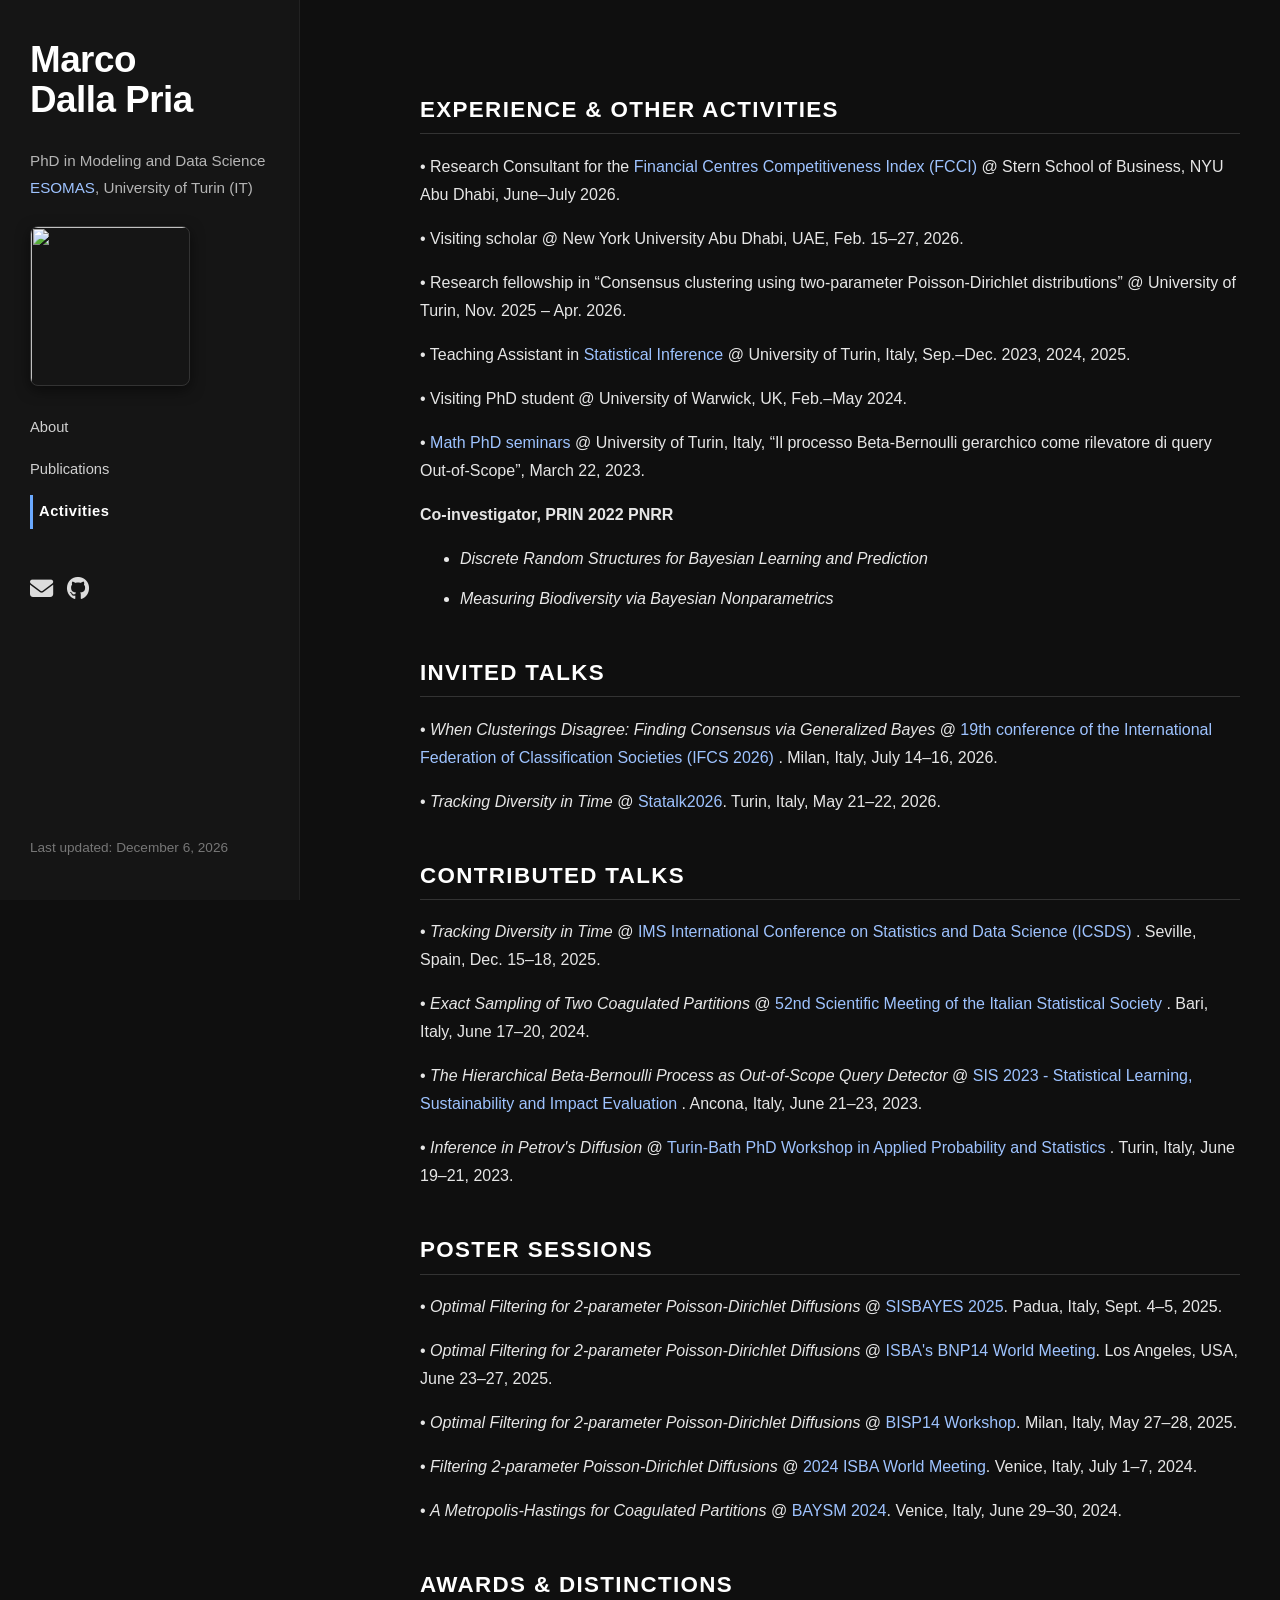
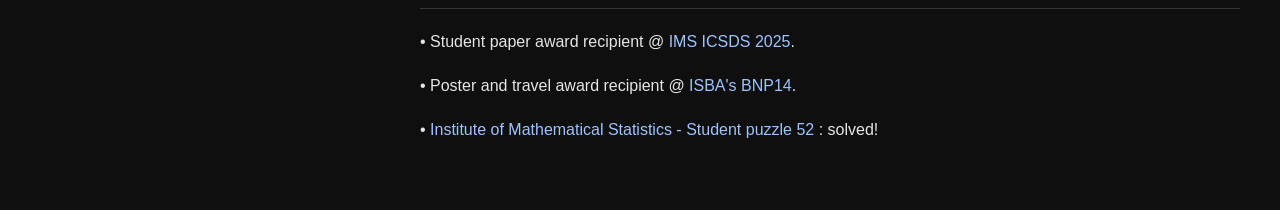
==== activities.html @ 84a9d8cf "Update activities.html" ====
<!DOCTYPE html>
<html lang="en">
<head>
    <meta charset="UTF-8">
    <meta name="viewport" content="width=device-width, initial-scale=1.0">
    <title>Marco Dalla Pria — Activities</title>
    <link rel="stylesheet" href="style.css">
    <link rel="stylesheet" href="https://cdnjs.cloudflare.com/ajax/libs/font-awesome/6.5.2/css/all.min.css">
</head>

<body>

<div class="sidebar">
    <h1 class="name">Marco<br>Dalla Pria</h1>

    <p class="subtitle">
        PhD in Modeling and Data Science<br>
        <a href="https://www.esomas-en.unito.it/do/home.pl" target="_blank">ESOMAS</a>, University of Turin (IT)<br>
    </p>
    

    <img class="profile" src="https://github.com/marcodallapria.png">

    <nav class="menu">
        <a href="index.html">About</a>
        <a href="publications.html">Publications</a>
        <a href="activities.html" class="active">Activities</a>
    </nav>

    <div class="icons">
        <a href="mailto:marco.dallapria@unito.it" class="icon" title="Email">
            <i class="fa-solid fa-envelope"></i>
        </a>
    
        <a href="https://github.com/marcodallapria" class="icon" title="GitHub" target="_blank">
            <i class="fa-brands fa-github"></i>
        </a>
    </div>

    <footer>
        Last updated: <span id="last-updated"></span>
    </footer>
</div>

<div class="content">

<section>
    <h2>Experience & Other Activities</h2>

    <p>
        • Research Consultant for the
        <a href="https://www.financialcenterscompetitivenessindex.com/about" target="_blank">
            Financial Centres Competitiveness Index (FCCI)
        </a>
        @ Stern School of Business, NYU Abu Dhabi, June–July 2026.
    </p>

    <p>
        • Visiting scholar @ New York University Abu Dhabi, UAE, Feb. 15–27, 2026.
    </p>

    <p>
        • Research fellowship in “Consensus clustering using two-parameter Poisson-Dirichlet distributions” @
        University of Turin,
        Nov. 2025 – Apr. 2026.
    </p>

    <p>
        • Teaching Assistant in
        <a href="https://www.master-sds.unito.it/do/corsi.pl/Show?_id=0b44" target="_blank">Statistical Inference</a>
        @ University of Turin,
        Italy, Sep.–Dec. 2023, 2024, 2025.
    </p>

    <p>
        • Visiting PhD student @ University of Warwick, UK, Feb.–May 2024.
    </p>

    <p>
        • <a href="https://www.mathematics-phdseminars.unito.it/past-seminars" target="_blank">Math PhD seminars</a>
        @ University of Turin, Italy, “Il processo Beta-Bernoulli gerarchico come rilevatore di query Out-of-Scope”,
        March 22, 2023.
    </p>

    <p><strong>Co-investigator, PRIN 2022 PNRR</strong></p>
    <ul>
        <li><em>Discrete Random Structures for Bayesian Learning and Prediction</em></li>
        <li><em>Measuring Biodiversity via Bayesian Nonparametrics</em></li>
    </ul>
</section>

    <section>
    <h2>Invited Talks</h2>

    <p>
        • <em>When Clusterings Disagree: Finding Consensus via Generalized Bayes</em> @
        <a href="https://ifcs2026.unimib.it/" target="_blank">
            19th conference of the International Federation of Classification Societies (IFCS 2026)
        </a>.
        Milan, Italy, July 14–16, 2026.
    </p>

    <p>
        • <em>Tracking Diversity in Time</em> @
        <a href="https://sites.google.com/view/statalk-2026" target="_blank">Statalk2026</a>.
        Turin, Italy, May 21–22, 2026.
    </p>
</section>

<section>
    <h2>Contributed Talks</h2>

    <p>
        • <em>Tracking Diversity in Time</em> @
        <a href="https://sites.google.com/view/ims-icsds2025/home" target="_blank">
            IMS International Conference on Statistics and Data Science (ICSDS)
        </a>.
        Seville, Spain, Dec. 15–18, 2025.
    </p>

    <p>
        • <em>Exact Sampling of Two Coagulated Partitions</em> @
        <a href="https://sis2024.sis-statistica.it/" target="_blank">
            52nd Scientific Meeting of the Italian Statistical Society
        </a>.
        Bari, Italy, June 17–20, 2024.
    </p>

    <p>
        • <em>The Hierarchical Beta-Bernoulli Process as Out-of-Scope Query Detector</em> @
        <a href="https://meetings3.sis-statistica.org/index.php/ancona/ancona" target="_blank">
            SIS 2023 - Statistical Learning, Sustainability and Impact Evaluation
        </a>.
        Ancona, Italy, June 21–23, 2023.
    </p>

    <p>
        • <em>Inference in Petrov's Diffusion</em> @
        <a href="https://www.carloalberto.org/event/turin-bath-phd-workshop-in-applied-probability-and-statistics/" target="_blank">
            Turin-Bath PhD Workshop in Applied Probability and Statistics
        </a>.
        Turin, Italy, June 19–21, 2023.
    </p>
</section>

<section>
    <h2>Poster Sessions</h2>

    <p>
        • <em>Optimal Filtering for 2-parameter Poisson-Dirichlet Diffusions</em> @
        <a href="https://sisbayes2025.stat.unipd.it/" target="_blank">SISBAYES 2025</a>.
        Padua, Italy, Sept. 4–5, 2025.
    </p>

    <p>
        • <em>Optimal Filtering for 2-parameter Poisson-Dirichlet Diffusions</em> @
        <a href="https://bnp14.org/" target="_blank">ISBA's BNP14 World Meeting</a>.
        Los Angeles, USA, June 23–27, 2025.
    </p>

    <p>
        • <em>Optimal Filtering for 2-parameter Poisson-Dirichlet Diffusions</em> @
        <a href="https://bisp14.imati.cnr.it/home_page.php" target="_blank">BISP14 Workshop</a>.
        Milan, Italy, May 27–28, 2025.
    </p>

    <p>
        • <em>Filtering 2-parameter Poisson-Dirichlet Diffusions</em> @
        <a href="https://www.unive.it/web/en/2208/home" target="_blank">2024 ISBA World Meeting</a>.
        Venice, Italy, July 1–7, 2024.
    </p>

    <p>
        • <em>A Metropolis-Hastings for Coagulated Partitions</em> @
        <a href="https://events.stat.uconn.edu/BAYSM2024/" target="_blank">BAYSM 2024</a>.
        Venice, Italy, June 29–30, 2024.
    </p>
</section>

<section>
    <h2>Awards & Distinctions</h2>

    <p>
        • Student paper award recipient @
        <a href="https://sites.google.com/view/ims-icsds2025/home" target="_blank">IMS ICSDS 2025</a>.
    </p>

    <p>
        • Poster and travel award recipient @
        <a href="https://bnp14.org/" target="_blank">ISBA's BNP14</a>.
    </p>

    <p>
        • <a href="https://imstat.org/2024/10/17/student-puzzle-corner-53-deadline-december-1/" target="_blank">
            Institute of Mathematical Statistics - Student puzzle 52
        </a>: solved!
    </p>
</section>

</div>

<script>
    const lastModified = new Date(document.lastModified);
    const formattedDate = lastModified.toLocaleDateString("en-US", {
        year: "numeric",
        month: "long",
        day: "numeric"
    });

    document.getElementById("last-updated").textContent = formattedDate;
</script>

</body>
</html>
---- style.css ----
/* === BASE RESET & TYPOGRAPHY === */
* {
    box-sizing: border-box;
}

html, body {
    width: 100%;
    overflow-x: hidden;
}

body {
    margin: 0;
    font-family: "Inter", -apple-system, BlinkMacSystemFont, "Segoe UI", Roboto, sans-serif;
    background: #0f0f0f;
    color: #f2f2f2;
    line-height: 1.75;
}

/* === SIDEBAR === */
.sidebar {
    position: fixed;
    top: 0;
    left: 0;
    width: 300px;
    height: 100%;
    padding: 40px 30px;
    background: #151515; /* grigio scurissimo raffinato */
    border-right: 1px solid #222;
    display: flex;
    flex-direction: column;
    justify-content: flex-start;
}

/* Name styling */
.name {
    font-size: 2.3rem;
    font-weight: 600;
    margin: 0 0 12px 0;
    line-height: 1.1;
    letter-spacing: -0.5px;
    color: #ffffff;
}

/* Subtitle */
.subtitle {
    color: #b5b5b5;
    margin-bottom: 25px;
    font-size: 0.95rem;
}

.contact-info {
    color: #b5b5b5;
    font-size: 0.88rem;
    line-height: 1.5;
    margin-bottom: 25px;
}

.contact-info a {
    color: #dcdcdc;
    text-decoration: none;
}

.contact-info a:hover {
    color: #ffffff;
    text-shadow: 0 0 6px #9ec3ff99;
}

/* Profile photo */
.profile {
    width: 160px;
    height: 160px;
    border-radius: 8px;
    object-fit: cover;
    margin-bottom: 25px;
    box-shadow: 0 4px 14px rgb(0 0 0 / 50%);
    border: 1px solid #333;
}

/* === SIDEBAR MENU === */
.menu {
    display: flex;
    flex-direction: column;
    gap: 8px;
    margin-bottom: 30px;
}

.menu a {
    text-decoration: none;
    color: #d0d0d0;
    font-size: 0.92rem;
    padding: 4px 0;
    transition: 0.25s;
}

.menu a:hover {
    color: #ffffff;
    letter-spacing: 0.4px;
}

.menu a.active {
    color: #ffffff;
    font-weight: 600;
    letter-spacing: 0.5px;
    border-left: 3px solid #6aa9ff;
    padding-left: 6px;
}


/* === SIDEBAR ICONS === */
.icons {
    display: flex;
    gap: 14px;
    margin-top: 10px;
    margin-bottom: 25px;
}

.icon {
    color: #dcdcdc;
    font-size: 1.45rem;
    text-decoration: none;
    transition: 0.2s;
}

.icon:hover {
    color: #ffffff;
    transform: translateY(-2px);
    filter: drop-shadow(0 0 5px #ffffff55);
}

/* Sidebar footer */
.sidebar footer {
    margin-top: auto;
    color: #777;
    font-size: 0.85rem;
}

/* === MAIN CONTENT AREA === */
.content {
    margin-left: 360px;
    padding: 50px 40px;
    max-width: 900px;
    color: #e9e9e9;
}

/* Section titles */
h2 {
    font-size: 1.4rem;
    margin-top: 40px;
    text-transform: uppercase;
    letter-spacing: 0.06em;
    color: #ffffff;
    border-bottom: 1px solid #333;
    padding-bottom: 4px;
}

/* Lists */
ul {
    margin-top: 10px;
}

li {
    margin-bottom: 12px;
}

/* Links */
a {
    color: #9ec3ff;
    text-decoration: none;
}

a:hover {
    color: #cfe2ff;
    text-shadow: 0 0 6px #9ec3ff99;
}

/* Paragraphs */
p {
    color: #e6e6e6;
}

/* === LARGE SCREEN ADJUSTMENTS === */
@media (min-width: 1200px) {
    .content {
        margin-left: 380px;
    }
}

@media (max-width: 800px) {

    body {
        overflow-x: hidden;
    }

    .sidebar {
        position: relative;
        width: 100%;
        max-width: 100%;
        height: auto;
        padding: 30px 20px;
        border-right: none;
        border-bottom: 1px solid #333;
        text-align: center;
    }

    .menu {
        align-items: center;
        width: 100%;
    }

    .icons {
        justify-content: center;
    }

    .content {
        margin-left: 0;
        width: 100%;
        max-width: 100%;
        padding: 30px 20px;
    }

    .profile {
        margin-left: auto;
        margin-right: auto;
        max-width: 140px;
        max-height: 140px;
    }

    p, li {
        word-wrap: break-word;
        overflow-wrap: break-word;
    }

    a {
        overflow-wrap: break-word;
    }
}
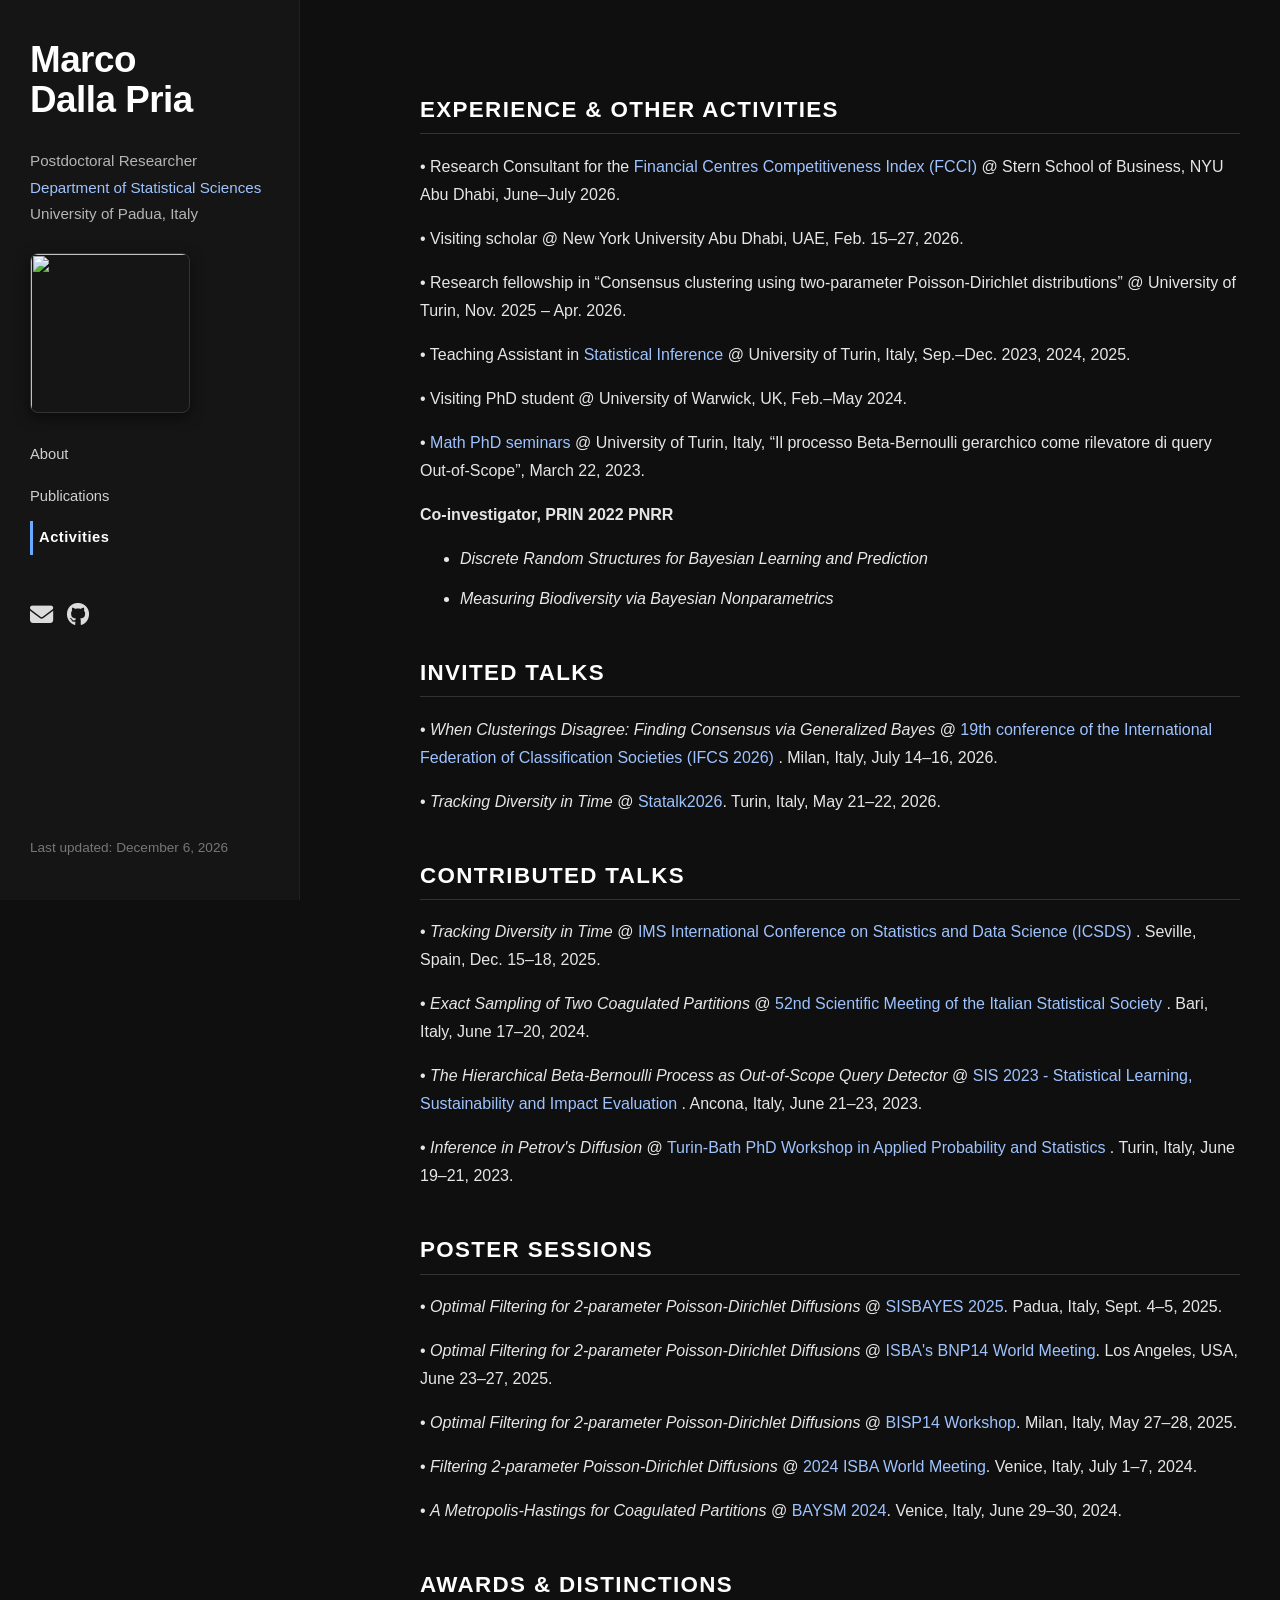
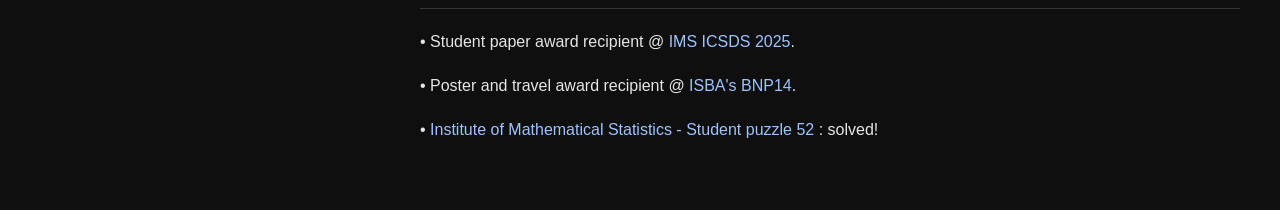
==== commit 366efd46: "Update activities.html" ====
--- a/activities.html
+++ b/activities.html
@@ -14,8 +14,11 @@
     <h1 class="name">Marco<br>Dalla Pria</h1>
 
     <p class="subtitle">
-        PhD in Modeling and Data Science<br>
-        <a href="https://www.esomas-en.unito.it/do/home.pl" target="_blank">ESOMAS</a>, University of Turin (IT)<br>
+        Postdoctoral Researcher<br>
+        <a href="https://www.stat.unipd.it/" target="_blank">
+            Department of Statistical Sciences
+        </a><br>
+        University of Padua, Italy
     </p>
     
 
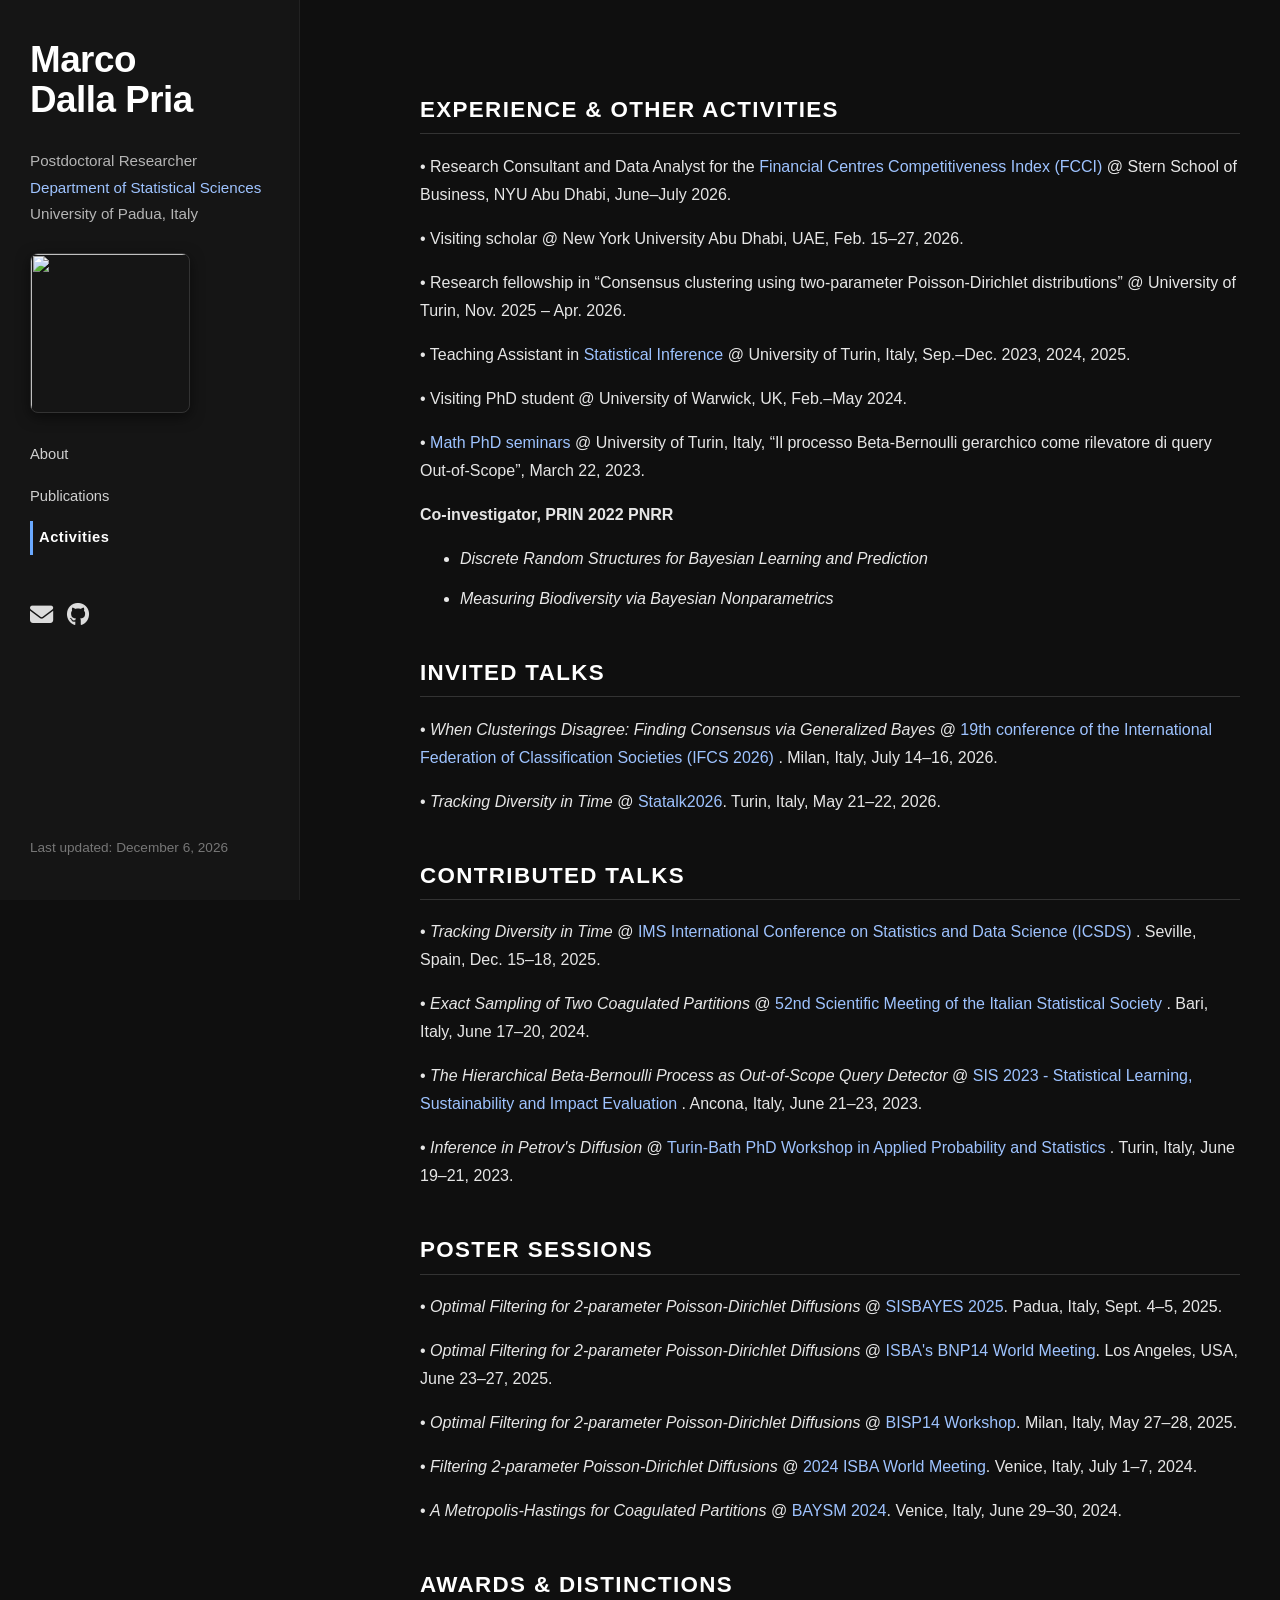
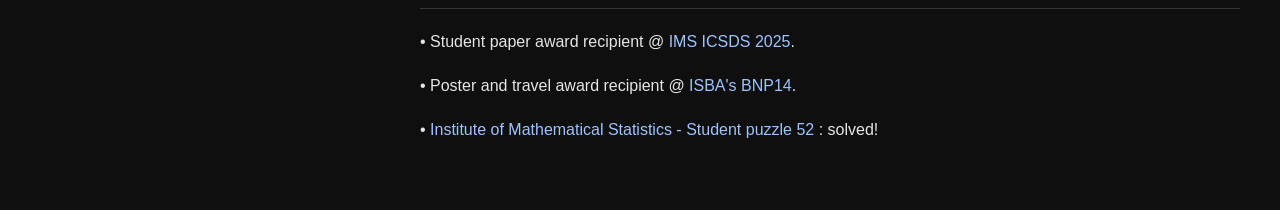
==== commit ea5804c8: "Update activities.html" ====
--- a/activities.html
+++ b/activities.html
@@ -51,7 +51,7 @@
     <h2>Experience & Other Activities</h2>
 
     <p>
-        • Research Consultant for the
+        • Research Consultant and Data Analyst for the
         <a href="https://www.financialcenterscompetitivenessindex.com/about" target="_blank">
             Financial Centres Competitiveness Index (FCCI)
         </a>
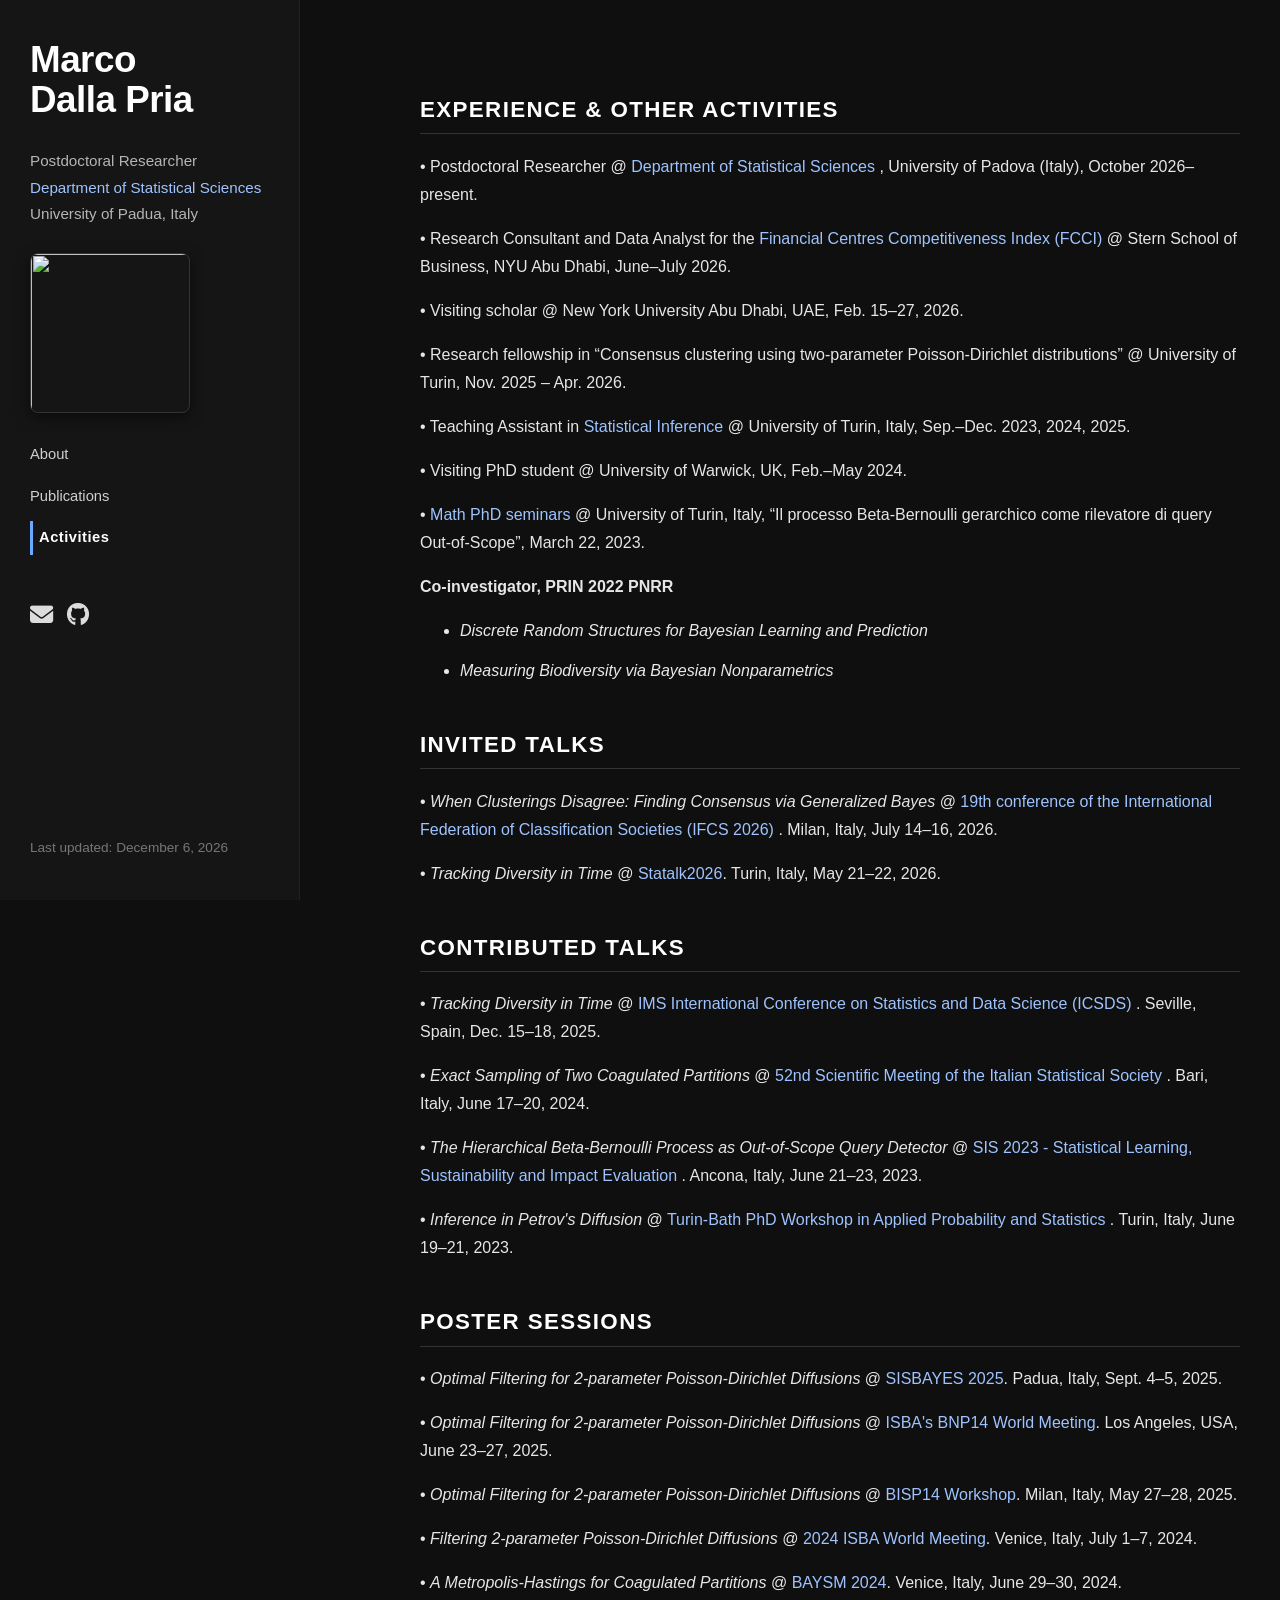
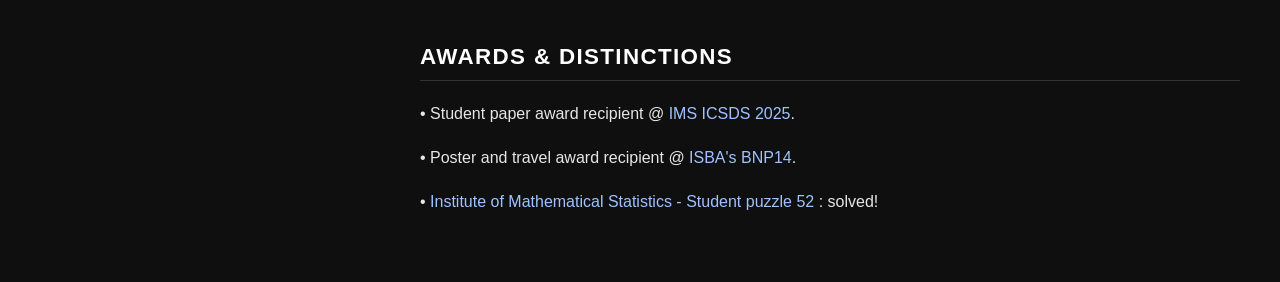
==== commit f2b9c3fa: "Update activities.html" ====
--- a/activities.html
+++ b/activities.html
@@ -51,6 +51,14 @@
     <h2>Experience & Other Activities</h2>
 
     <p>
+        • Postdoctoral Researcher @
+        <a href="https://www.stat.unipd.it/" target="_blank">
+            Department of Statistical Sciences
+        </a>,
+        University of Padova (Italy), October 2026–present.
+    </p>
+
+    <p>
         • Research Consultant and Data Analyst for the
         <a href="https://www.financialcenterscompetitivenessindex.com/about" target="_blank">
             Financial Centres Competitiveness Index (FCCI)
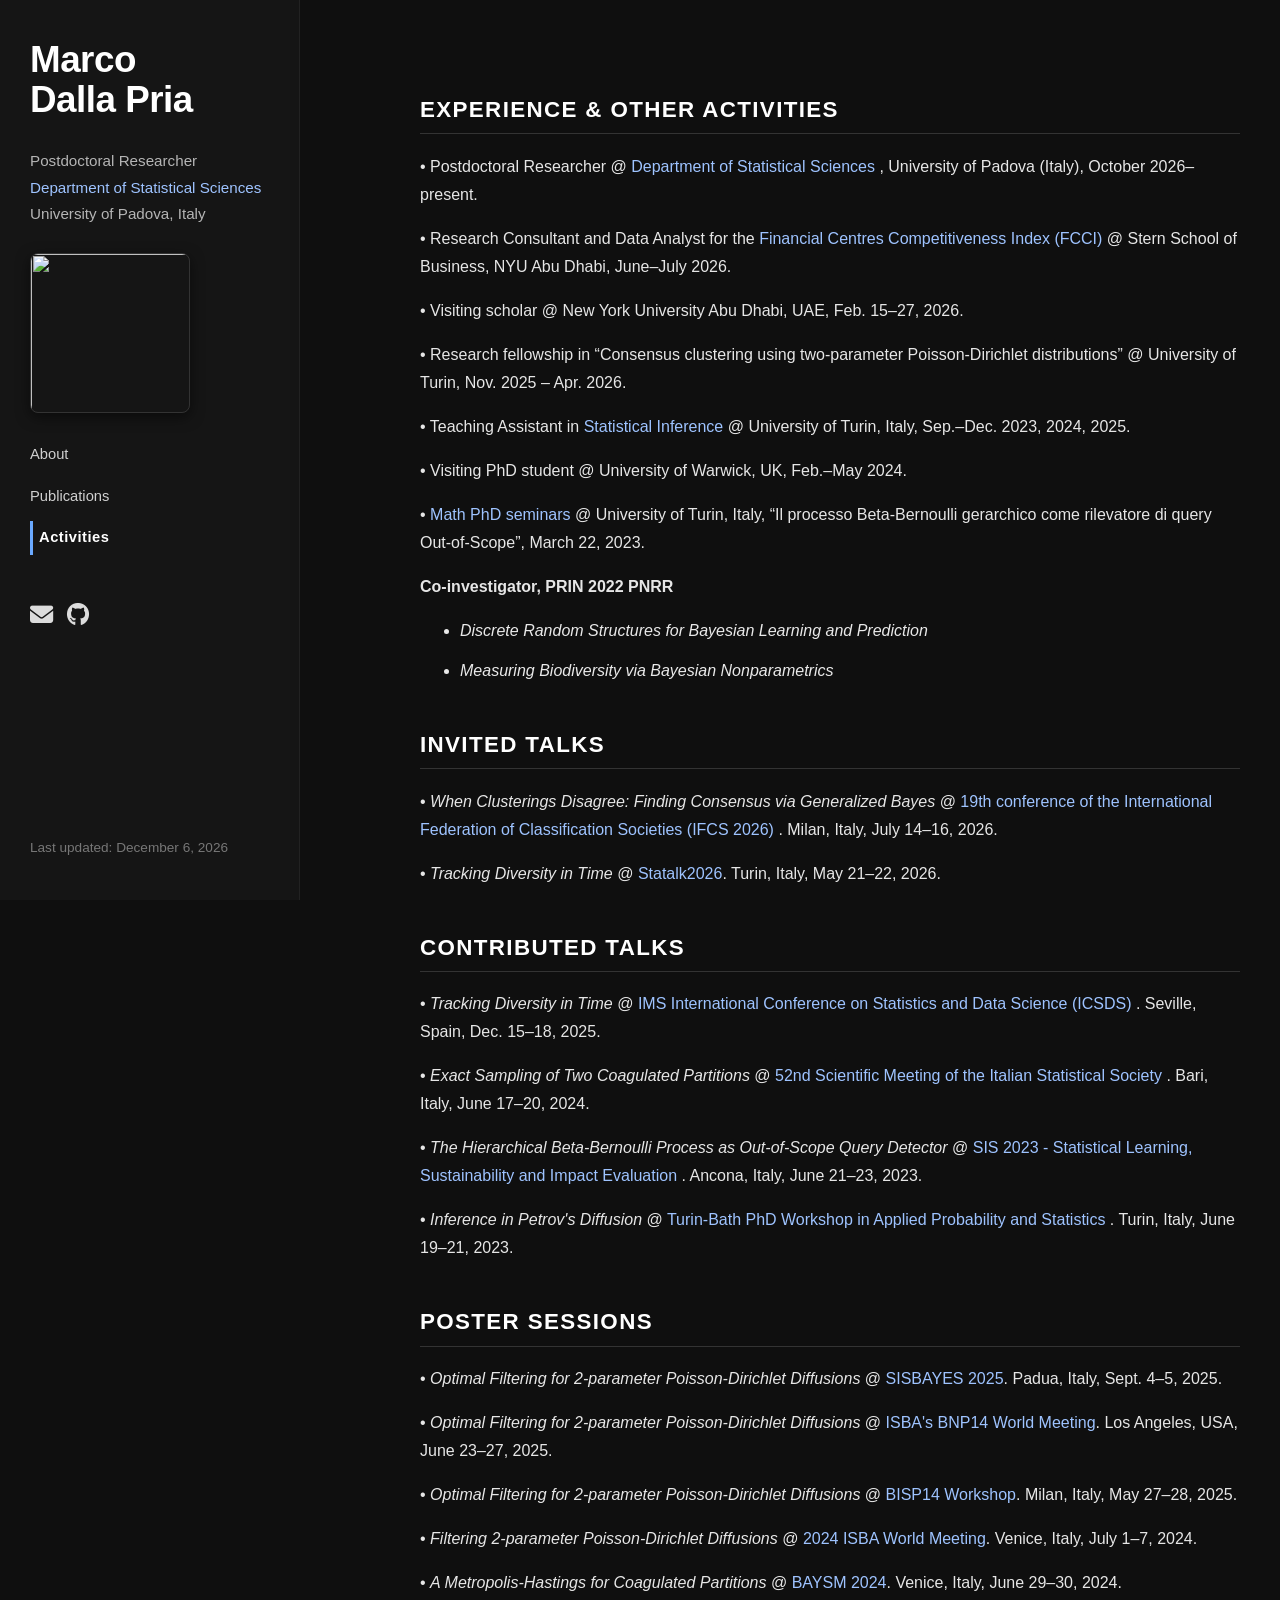
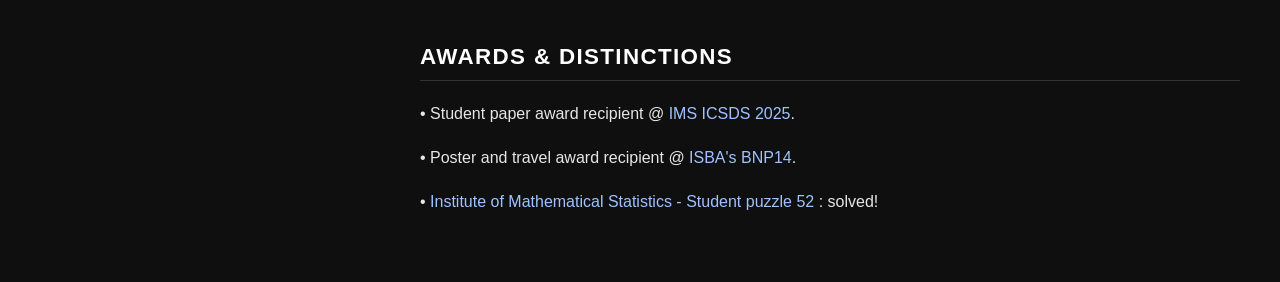
==== commit c8e73fd3: "Update activities.html" ====
--- a/activities.html
+++ b/activities.html
@@ -18,7 +18,7 @@
         <a href="https://www.stat.unipd.it/" target="_blank">
             Department of Statistical Sciences
         </a><br>
-        University of Padua, Italy
+        University of Padova, Italy
     </p>
     
 
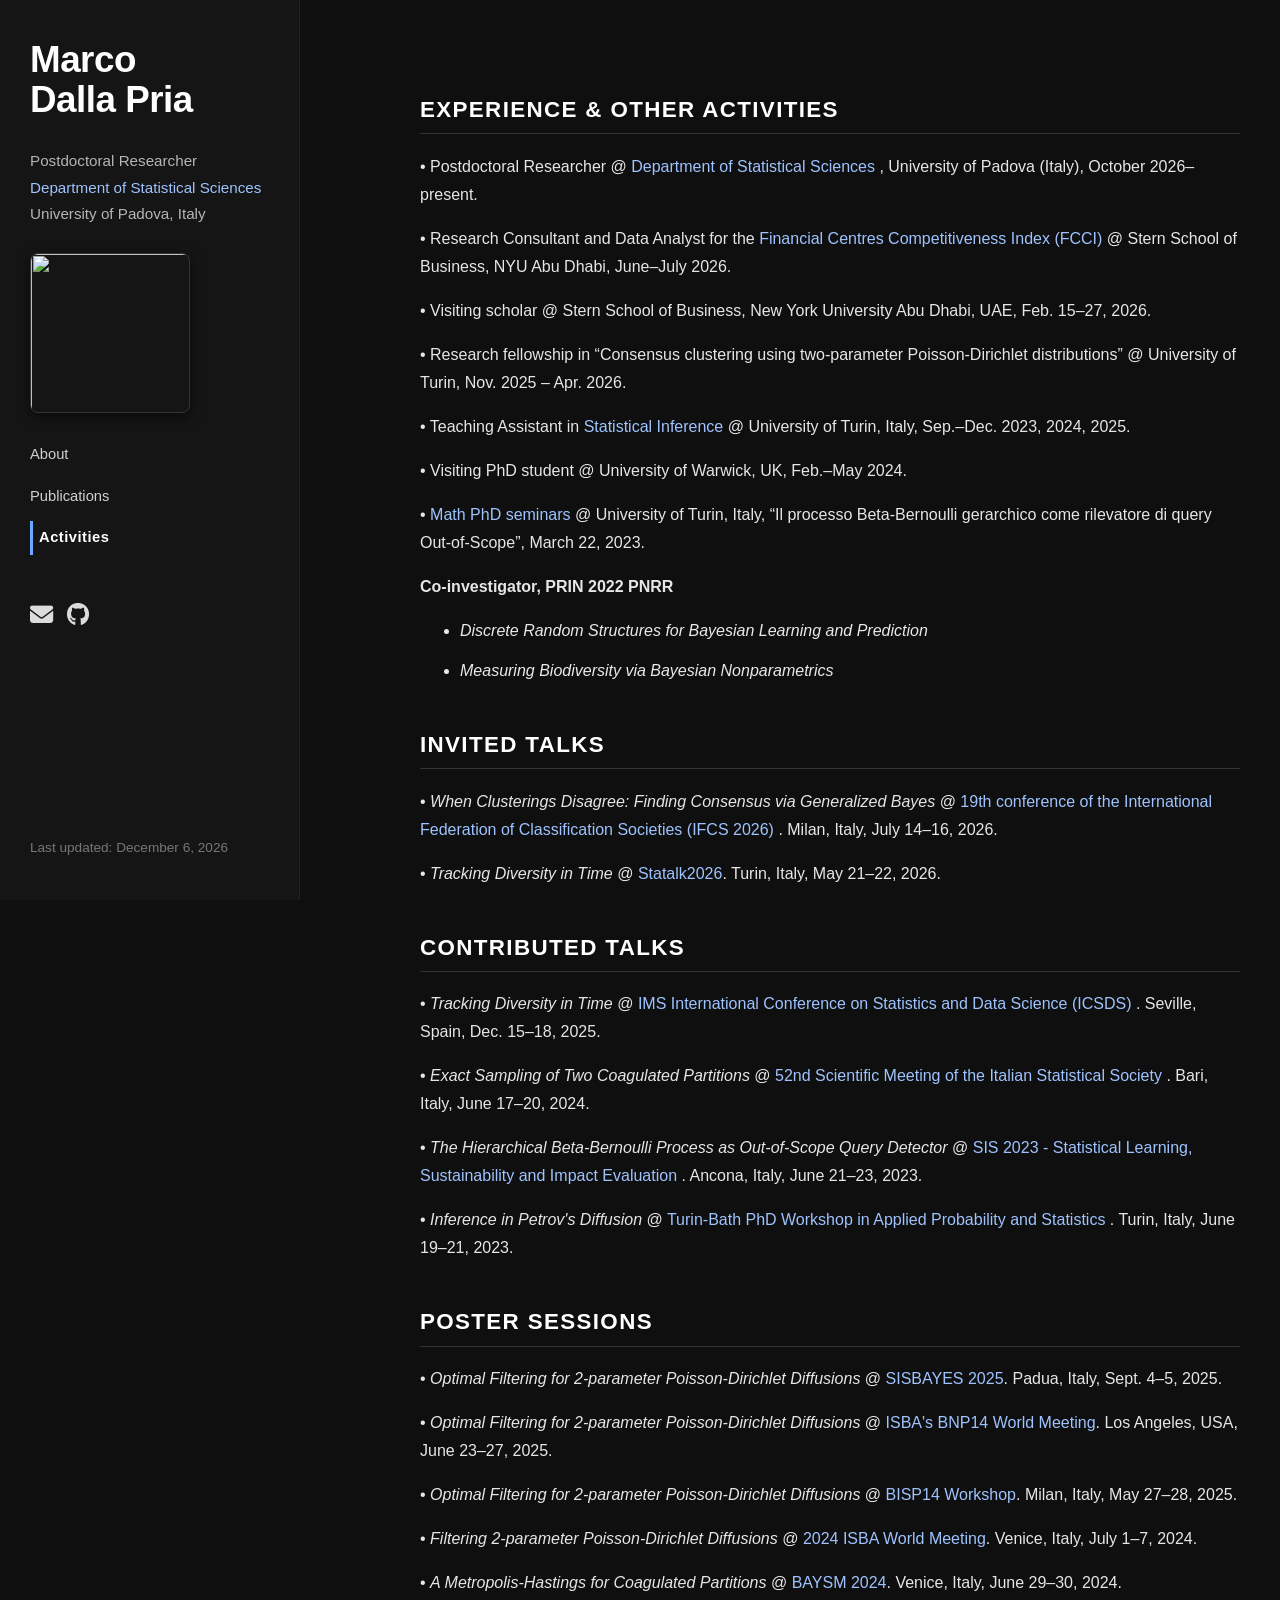
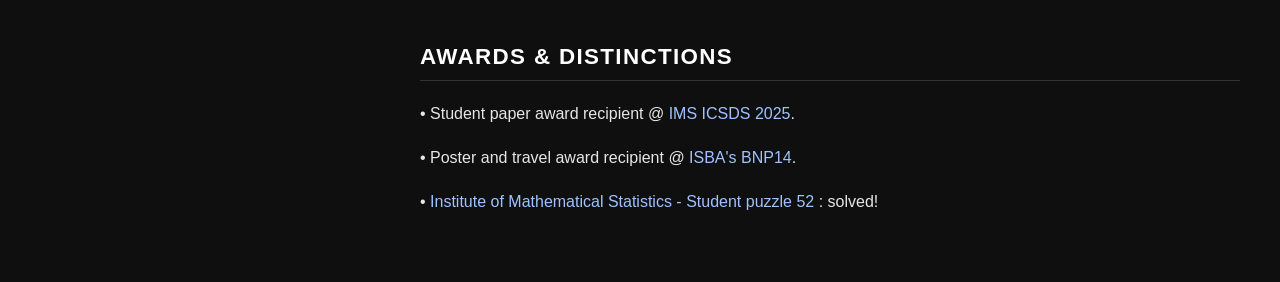
==== commit b025b810: "Update activities.html" ====
--- a/activities.html
+++ b/activities.html
@@ -67,7 +67,7 @@
     </p>
 
     <p>
-        • Visiting scholar @ New York University Abu Dhabi, UAE, Feb. 15–27, 2026.
+        • Visiting scholar @ Stern School of Business, New York University Abu Dhabi, UAE, Feb. 15–27, 2026.
     </p>
 
     <p>
